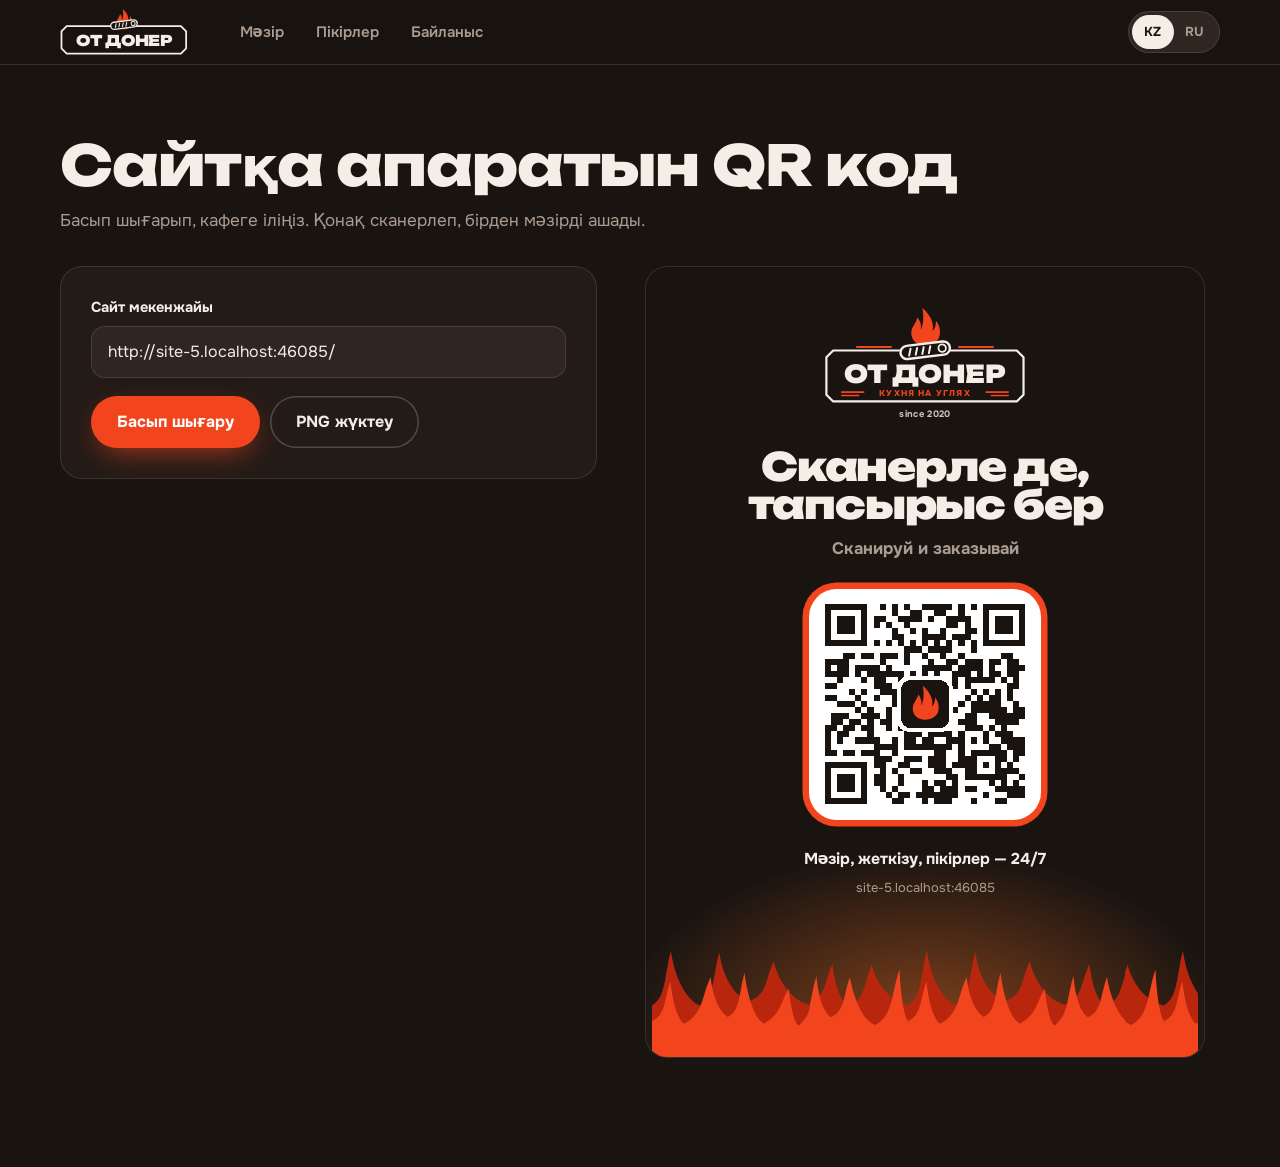
==== qr.html @ 15e509ec "otdoner: онлайн тапсырыс сайты (KZ/RU) - Басты бет: hero, «Неге otdoner?», табты мәзір, корзина, Wha" ====
<!DOCTYPE html>
<html lang="kk">
<head>
  <meta charset="UTF-8">
  <meta name="viewport" content="width=device-width, initial-scale=1, viewport-fit=cover">
  <title>QR код — ОТ ДОНЕР</title>
  <meta name="robots" content="noindex">
  <meta name="theme-color" content="#1a1411">
  <link rel="icon" href="favicon.svg" type="image/svg+xml">
  <link rel="preconnect" href="https://fonts.googleapis.com">
  <link rel="preconnect" href="https://fonts.gstatic.com" crossorigin>
  <link href="https://fonts.googleapis.com/css2?family=Onest:wght@400;500;600;700;800&family=Unbounded:wght@700;800;900&display=swap" rel="stylesheet">
  <link rel="stylesheet" href="css/style.css">
  <style>
    .qr-layout { display: grid; gap: 32px; align-items: start; }
    @media (min-width: 900px) { .qr-layout { grid-template-columns: minmax(0, 1fr) minmax(0, 1.1fr); } }
    .qr-tools { display: grid; gap: 18px; }
    .qr-tools .row { display: flex; flex-wrap: wrap; gap: 10px; }

    .poster {
      position: relative; overflow: hidden;
      width: 100%; max-width: 560px; aspect-ratio: 1 / 1.414; margin-inline: auto;
      background: var(--coal); color: var(--ash);
      border: 1px solid var(--line); border-radius: 22px;
      display: flex; flex-direction: column; align-items: center; text-align: center;
      padding: 7% 8% 0;
      container-type: inline-size;
    }
    .poster::before {
      content: ""; position: absolute; inset: 40% -20% -10%; z-index: 0;
      background: radial-gradient(55% 45% at 50% 80%, rgba(255, 120, 40, .45), transparent 70%);
    }
    .poster > * { position: relative; z-index: 1; }
    .poster__logo { width: 44%; color: var(--ash); }
    .poster__logo svg { width: 100%; height: auto; display: block; }
    .poster__title { font-family: var(--f-display); font-weight: 900; font-size: 8.4cqw; line-height: .98; letter-spacing: -0.03em; margin: 6% 0 0; }
    .poster__ru { font-weight: 700; color: var(--smoke); font-size: 3.6cqw; margin: 2.4% 0 0; }
    .poster__qr { width: 50%; margin-top: 6%; background: #fff; border-radius: 6cqw; padding: 3.4cqw; box-shadow: 0 0 0 1.4cqw var(--ember); }
    .poster__qr svg { display: block; width: 100%; height: auto; }
    .poster__sub { font-weight: 700; font-size: 3.4cqw; margin: 6% 0 0; }
    .poster__url { color: var(--smoke); font-size: 2.8cqw; margin: 1.4% 0 0; word-break: break-all; }
    .poster__flames {
      margin-top: auto; width: calc(100% + 18%); height: 16%;
      background: url("img/flames.svg") repeat-x left bottom / auto 100%;
      border-bottom: 3cqw solid var(--ember);
    }

    @media print {
      @page { size: A4; margin: 0; }
      html, body { background: var(--coal) !important; }
      body > *:not(main), .page-head, .qr-tools { display: none !important; }
      main, .section, .wrap, .qr-layout { padding: 0 !important; margin: 0 !important; max-width: none !important; display: block !important; }
      .poster { max-width: none; width: 210mm; height: 297mm; aspect-ratio: auto; border: 0; border-radius: 0; }
      * { -webkit-print-color-adjust: exact; print-color-adjust: exact; }
    }
  </style>
  <script src="js/config.js" defer></script>
  <script src="js/i18n.js" defer></script>
  <script src="js/ui.js" defer></script>
  <script src="js/vendor/qrcode.js" defer></script>
  <script src="js/qr.js" defer></script>
</head>
<body>

<header class="header">
  <div class="wrap header__row">
    <a class="header__logo" href="index.html" data-logo="compact" aria-label="ОТ ДОНЕР"></a>
    <nav class="nav" aria-label="Menu">
      <a href="index.html#menu" data-i18n="nav.menu">Мәзір</a>
      <a href="reviews.html" data-i18n="nav.reviews">Пікірлер</a>
      <a href="index.html#contacts" data-i18n="nav.contacts">Байланыс</a>
    </nav>
    <div class="header__tools">
      <div class="lang" role="group" data-i18n-aria="lang.label">
        <button type="button" class="lang__btn" data-lang="kz" aria-pressed="true">KZ</button>
        <button type="button" class="lang__btn" data-lang="ru" aria-pressed="false">RU</button>
      </div>
    </div>
  </div>
</header>

<main>
  <section class="page-head">
    <div class="wrap">
      <h1 class="h2" data-i18n="qr.title">Сайтқа апаратын QR код</h1>
      <p class="lead" data-i18n="qr.lead"></p>
    </div>
  </section>

  <section class="section" style="padding-top:0">
    <div class="wrap qr-layout">
      <div class="qr-tools panel">
        <div class="field">
          <label class="field__label" for="qr-url" data-i18n="qr.url">Сайт мекенжайы</label>
          <input class="input" id="qr-url" type="url" inputmode="url" spellcheck="false">
        </div>
        <div class="row">
          <button type="button" class="btn btn--fire" id="qr-print"><span data-i18n="qr.print">Басып шығару</span></button>
          <button type="button" class="btn btn--ghost" id="qr-png"><span data-i18n="qr.download">PNG жүктеу</span></button>
        </div>
      </div>

      <div class="poster" id="poster">
        <div class="poster__logo" data-logo="full"></div>
        <h2 class="poster__title">Сканерле де,<br>тапсырыс бер</h2>
        <p class="poster__ru">Сканируй и заказывай</p>
        <div class="poster__qr" id="qr-box"></div>
        <p class="poster__sub">Мәзір, жеткізу, пікірлер — 24/7</p>
        <p class="poster__url" id="qr-url-text"></p>
        <div class="poster__flames" aria-hidden="true"></div>
      </div>
    </div>
  </section>
</main>

</body>
</html>
---- css/style.css ----
/* ===== otdoner · кухня на углях =====
   Көмір (қара-қоңыр орама) + жалын қызылы. Қаріп: Unbounded (тақырып), Onest (мәтін). */

:root {
  --coal: #1a1411;
  --coal-2: #231b17;
  --coal-3: #2f2521;
  --coal-4: #3b2f2a;
  --line: rgba(245, 238, 231, 0.12);
  --line-2: rgba(245, 238, 231, 0.22);
  --ash: #f5eee7;
  --smoke: #ab9c90;
  --ember: #f2451e;
  --ember-hi: #ff6a3d;
  --ember-deep: #b8260e;
  --glow: #ff9f43;
  --kaspi: #f14635;
  --halyk: #14a05a;
  --ok: #3ecf7a;

  --f-display: "Unbounded", "Arial Black", system-ui, sans-serif;
  --f-body: "Onest", system-ui, -apple-system, "Segoe UI", Roboto, sans-serif;

  --r-sheet: 28px;
  --r-card: 22px;
  --r-field: 14px;
  --gutter: clamp(16px, 4vw, 40px);
  --maxw: 1240px;
  --header-h: 64px;
  --safe-b: env(safe-area-inset-bottom, 0px);
}

*, *::before, *::after { box-sizing: border-box; }

html { -webkit-text-size-adjust: 100%; scroll-behavior: smooth; scroll-padding-top: calc(var(--header-h) + 64px); }
@media (prefers-reduced-motion: reduce) { html { scroll-behavior: auto; } }

body {
  margin: 0;
  background: var(--coal);
  color: var(--ash);
  font-family: var(--f-body);
  font-size: 16px;
  line-height: 1.5;
  -webkit-font-smoothing: antialiased;
  overflow-x: hidden;
}

img { max-width: 100%; display: block; }
button, input, select, textarea { font: inherit; color: inherit; }
button { cursor: pointer; }
a { color: inherit; }

:focus-visible { outline: 3px solid var(--glow); outline-offset: 3px; border-radius: 6px; }

.sr-only {
  position: absolute; width: 1px; height: 1px; padding: 0; margin: -1px;
  overflow: hidden; clip: rect(0 0 0 0); white-space: nowrap; border: 0;
}

.wrap { width: 100%; max-width: var(--maxw); margin-inline: auto; padding-inline: var(--gutter); }

/* ---------- Тақырып ---------- */
.h2 {
  font-family: var(--f-display);
  font-weight: 800;
  font-size: clamp(30px, 5.2vw, 56px);
  line-height: 1.02;
  letter-spacing: -0.02em;
  margin: 0;
}
.lead { color: var(--smoke); font-size: 17px; max-width: 56ch; margin: 14px 0 0; }

/* ---------- Батырмалар ---------- */
.btn {
  display: inline-flex; align-items: center; justify-content: center; gap: 10px;
  min-height: 52px; padding: 0 26px;
  border: 0; border-radius: 999px;
  font-weight: 700; font-size: 16px; text-decoration: none;
  transition: transform .15s ease, background-color .15s ease, box-shadow .15s ease;
  -webkit-tap-highlight-color: transparent;
}
.btn:active { transform: scale(.97); }
.btn svg { width: 20px; height: 20px; flex: none; }
.btn--fire { background: var(--ember); color: #fff; box-shadow: 0 10px 30px -10px rgba(242, 69, 30, .8); }
.btn--fire:hover { background: var(--ember-hi); }
.btn--ghost { background: transparent; color: var(--ash); box-shadow: inset 0 0 0 1.5px var(--line-2); }
.btn--ghost:hover { box-shadow: inset 0 0 0 1.5px var(--ash); }
.btn--wa { background: #25d366; color: #06301a; }
.btn--wa:hover { background: #3ae07a; }
.btn--block { width: 100%; }
.btn[disabled] { opacity: .5; pointer-events: none; }

/* ---------- Header ---------- */
.header {
  position: sticky; top: 0; z-index: 40;
  background: rgba(26, 20, 17, .86);
  -webkit-backdrop-filter: blur(14px) saturate(1.3);
  backdrop-filter: blur(14px) saturate(1.3);
  border-bottom: 1px solid var(--line);
}
.header__row { display: flex; align-items: center; gap: 18px; height: var(--header-h); }
.header__logo { display: block; flex: none; color: var(--ash); }
.header__logo svg { height: 42px; width: auto; display: block; }
.nav { display: none; gap: 4px; margin-left: 20px; }
.nav a {
  text-decoration: none; color: var(--smoke); font-weight: 600; font-size: 15px;
  padding: 8px 14px; border-radius: 999px;
}
.nav a:hover, .nav a[aria-current="page"] { color: var(--ash); background: var(--coal-3); }
.header__tools { margin-left: auto; display: flex; align-items: center; gap: 10px; }

.lang {
  display: inline-flex; padding: 3px; border-radius: 999px;
  background: var(--coal-3); border: 1px solid var(--line);
}
.lang__btn {
  border: 0; background: transparent; color: var(--smoke);
  font-weight: 700; font-size: 13px; letter-spacing: .02em;
  min-width: 42px; height: 34px; border-radius: 999px;
}
.lang__btn[aria-pressed="true"] { background: var(--ash); color: var(--coal); }

.cart-icon {
  position: relative; width: 44px; height: 44px; border-radius: 50%;
  border: 1px solid var(--line); background: var(--coal-3);
  display: inline-grid; place-items: center; color: var(--ash);
}
.cart-icon svg { width: 22px; height: 22px; }
.cart-icon__count {
  position: absolute; top: -4px; right: -4px;
  min-width: 20px; height: 20px; padding: 0 5px; border-radius: 999px;
  background: var(--ember); color: #fff; font-size: 11px; font-weight: 800;
  display: grid; place-items: center;
}
.cart-icon__count[hidden] { display: none; }

@media (min-width: 860px) {
  .nav { display: flex; }
  .header__logo svg { height: 46px; }
}

/* ---------- Hero ---------- */
.hero {
  position: relative;
  overflow: hidden;
  padding-block: clamp(28px, 6vw, 72px) 0;
  isolation: isolate;
}
.hero::before {
  /* көмірдің жылуы: төменнен шыққан сарғыш жарық */
  content: ""; position: absolute; inset: auto -20% -30% -20%; height: 90%; z-index: -1;
  background: radial-gradient(60% 55% at 62% 88%, rgba(255, 120, 40, .42), rgba(242, 69, 30, .12) 45%, transparent 72%);
}
.hero__grid { display: grid; gap: 8px; align-items: center; }
.hero__title {
  font-family: var(--f-display);
  font-weight: 900;
  font-size: clamp(50px, 13.4vw, 132px);
  line-height: .9;
  letter-spacing: -0.035em;
  margin: 0;
  text-transform: none;
}
.hero__title span { display: block; }
.hero__sub { color: #d6c9be; font-size: clamp(16px, 2vw, 19px); max-width: 44ch; margin: 22px 0 0; }
.hero .clock { padding-bottom: 44px; }
.hero__actions { display: flex; flex-wrap: wrap; gap: 12px; margin-top: 28px; }
.hero__actions .btn { flex: 1 1 200px; min-height: 58px; font-size: 17px; padding: 0 30px; }
@media (min-width: 600px) { .hero__actions .btn { flex: 0 0 auto; } }

.hero__visual { position: relative; margin-inline: -8%; }
.hero__visual img {
  width: 100%; height: auto;
  transform: rotate(-7deg);
  filter: drop-shadow(0 40px 40px rgba(0, 0, 0, .55)) drop-shadow(0 0 60px rgba(255, 110, 40, .25));
}

.clock {
  display: flex; align-items: baseline; flex-wrap: wrap; gap: 6px 18px;
  margin-top: 34px;
}
.clock__num {
  font-family: var(--f-display); font-weight: 800;
  font-size: clamp(40px, 9vw, 76px); line-height: 1; letter-spacing: -0.03em;
  color: transparent; -webkit-text-stroke: 1.5px var(--ash);
  white-space: nowrap;
}
.clock__num b { color: var(--ember); -webkit-text-stroke: 0; font-weight: 800; }
.clock__cap { color: var(--smoke); font-size: 14px; max-width: 24ch; line-height: 1.35; }

.hero__flames {
  position: relative; height: 110px; margin-top: -40px; z-index: 1;
  background: url("../img/flames.svg") repeat-x left bottom / auto 100%;
  pointer-events: none;
}
.hero__flames::after {
  content: ""; position: absolute; left: 0; right: 0; bottom: -1px; height: 2px; background: var(--ember);
}
.band { background: var(--ember); color: #fff; }
.band__row {
  display: flex; flex-wrap: wrap; justify-content: space-between; align-items: center; gap: 8px 24px;
  padding-block: 4px 18px;
  font-family: var(--f-display); font-weight: 700; font-size: clamp(13px, 1.8vw, 16px);
}
.band__row a { text-decoration: none; }

.sparks { position: absolute; inset: 0; z-index: 0; pointer-events: none; overflow: hidden; }
.sparks i {
  position: absolute; bottom: 60px; width: 4px; height: 4px; border-radius: 50%;
  background: var(--glow); box-shadow: 0 0 10px 2px rgba(255, 140, 50, .8);
  opacity: 0;
  animation: rise var(--d, 6s) linear var(--delay, 0s) infinite;
}
@keyframes rise {
  0% { transform: translate(0, 0) scale(1); opacity: 0; }
  10% { opacity: .95; }
  100% { transform: translate(var(--x, 20px), -520px) scale(.3); opacity: 0; }
}
@media (prefers-reduced-motion: reduce) { .sparks { display: none; } }

@media (min-width: 900px) {
  .hero__grid {
    grid-template-columns: 1.05fr 1fr;
    grid-template-areas: "title visual" "rest visual" "rest clock";
    grid-template-rows: auto auto 1fr;
    column-gap: 24px; row-gap: 0;
  }
  .hero__title { grid-area: title; align-self: end; font-size: clamp(64px, 7.6vw, 116px); }
  .hero__visual { grid-area: visual; align-self: center; margin: 0 -6% 0 -4%; }
  .hero__rest { grid-area: rest; align-self: start; padding-bottom: 96px; }
  .hero .clock { grid-area: clock; align-self: start; justify-content: flex-end; margin-top: 0; padding-bottom: 0; }
  .clock__cap { text-align: right; }
  .hero__flames { height: 140px; margin-top: -70px; }
}

/* Hero кіріс анимациясы — беттегі жалғыз «сахна» */
@media (prefers-reduced-motion: no-preference) {
  .hero__title span, .hero__sub, .hero__actions, .clock { animation: up .7s cubic-bezier(.2, .8, .2, 1) both; }
  .hero__title span:nth-child(2) { animation-delay: .08s; }
  .hero__sub { animation-delay: .16s; }
  .hero__actions { animation-delay: .24s; }
  .clock { animation-delay: .32s; }
  .hero__visual img { animation: slide .9s cubic-bezier(.2, .8, .2, 1) .1s both; }
}
@keyframes up { from { opacity: 0; transform: translateY(18px); } }
@keyframes slide { from { opacity: 0; transform: translateX(60px) rotate(2deg); } }

/* ---------- Секция ---------- */
.section { padding-block: clamp(56px, 9vw, 110px); }
.section--tight { padding-block-start: clamp(40px, 6vw, 72px); }
.section__head { margin-bottom: clamp(24px, 4vw, 40px); }

/* ---------- Неге otdoner ---------- */
.why { display: grid; gap: 14px; grid-template-columns: 1fr 1fr; }
.why__item {
  --cut: 16px;
  position: relative;
  background: var(--coal-2);
  padding: 22px 18px 20px;
  /* логотиптегі жапсырма пішіні — кесілген бұрыштар */
  clip-path: polygon(var(--cut) 0, calc(100% - var(--cut)) 0, 100% var(--cut), 100% calc(100% - var(--cut)), calc(100% - var(--cut)) 100%, var(--cut) 100%, 0 calc(100% - var(--cut)), 0 var(--cut));
}
.why__item::before {
  content: ""; position: absolute; left: 18px; right: 18px; top: 0; height: 3px; background: var(--ember);
}
.why__icon { width: 44px; height: 44px; color: var(--ember); margin-bottom: 16px; }
.why__t { font-family: var(--f-display); font-weight: 700; font-size: clamp(15px, 1.7vw, 19px); line-height: 1.15; margin: 0 0 8px; }
.why__d { color: var(--smoke); font-size: 14.5px; margin: 0; line-height: 1.45; }
@media (min-width: 980px) {
  .why { grid-template-columns: repeat(4, 1fr); gap: 18px; }
  .why__item { padding: 30px 26px 28px; }
}
@media (max-width: 380px) {
  .why { grid-template-columns: 1fr; }
}

/* ---------- Мәзір ---------- */
.tabs-bar {
  position: sticky; top: var(--header-h); z-index: 30;
  background: rgba(26, 20, 17, .92);
  -webkit-backdrop-filter: blur(12px); backdrop-filter: blur(12px);
  margin-bottom: 26px;
  border-bottom: 1px solid var(--line);
}
.tabs {
  display: flex; gap: 8px; overflow-x: auto; scroll-snap-type: x proximity;
  padding-block: 12px; scrollbar-width: none;
}
.tabs::-webkit-scrollbar { display: none; }
.tab {
  flex: none; scroll-snap-align: start;
  border: 1px solid var(--line-2); background: transparent; color: var(--ash);
  height: 42px; padding: 0 18px; border-radius: 999px;
  font-weight: 700; font-size: 15px; white-space: nowrap;
  transition: background-color .15s ease, border-color .15s ease;
}
.tab:hover { border-color: var(--ash); }
.tab[aria-selected="true"] { background: var(--ember); border-color: var(--ember); color: #fff; }

.grid { display: grid; gap: 18px; grid-template-columns: 1fr; }
@media (min-width: 560px) { .grid { grid-template-columns: repeat(2, 1fr); } }
@media (min-width: 960px) { .grid { grid-template-columns: repeat(3, 1fr); gap: 22px; } }

/* Бір ғана тағамы бар категория (Чикен) — көлденең үлкен карточка */
@media (min-width: 760px) {
  .grid--solo { grid-template-columns: 1fr; max-width: 980px; }
  .grid--solo .card { flex-direction: row; }
  .grid--solo .card__media { flex: 0 0 54%; }
  .grid--solo .card__body { padding: 32px 30px 28px; justify-content: center; }
  .grid--solo .card__name { font-size: 28px; }
  .grid--solo .card__desc { font-size: 16px; }
  .grid--solo .card__foot { margin-top: 0; padding-top: 24px; }
}

.card {
  position: relative;
  display: flex; flex-direction: column;
  background: var(--coal-2);
  border-radius: var(--r-card);
  overflow: hidden;
  border: 1px solid var(--line);
}
.card__media {
  position: relative;
  aspect-ratio: 4 / 3;
  /* тағамның астындағы көмір шоғы */
  background:
    radial-gradient(70% 38% at 50% 84%, rgba(255, 120, 40, .38), rgba(242, 69, 30, .1) 55%, transparent 75%),
    linear-gradient(180deg, var(--coal-3), var(--coal-2));
}
.card__media img {
  position: absolute; inset: 0; width: 100%; height: 100%;
  object-fit: contain;
  filter: drop-shadow(0 18px 18px rgba(0, 0, 0, .45));
}
.card__media--photo img { inset: 6% 5%; width: 90%; height: 88%; filter: drop-shadow(0 14px 22px rgba(0, 0, 0, .5)); }
.card__placeholder {
  position: absolute; inset: 0; display: grid; place-items: center; align-content: center; gap: 10px;
  color: var(--smoke); font-size: 13px; font-weight: 600;
}
.card__placeholder svg { width: 84px; height: auto; color: var(--coal-4); }
.card__body { display: flex; flex-direction: column; flex: 1; padding: 18px 18px 18px; }
.card__name { font-family: var(--f-display); font-weight: 700; font-size: 18px; line-height: 1.2; margin: 0; letter-spacing: -0.01em; }
.card__desc { color: var(--smoke); font-size: 14.5px; line-height: 1.45; margin: 8px 0 0; }
.card__foot { display: flex; align-items: center; justify-content: space-between; gap: 12px; margin-top: auto; padding-top: 18px; }
.card__price { font-family: var(--f-display); font-weight: 800; font-size: 20px; letter-spacing: -0.01em; white-space: nowrap; }

.sizes { display: grid; grid-template-columns: repeat(4, 1fr); gap: 6px; margin-top: 14px; }
.sizes__btn {
  border: 1px solid var(--line-2); background: transparent; color: var(--ash);
  border-radius: 12px; padding: 8px 4px; font-weight: 700; font-size: 14px; line-height: 1.1;
}
.sizes__btn small { display: block; font-weight: 500; font-size: 11px; color: var(--smoke); margin-top: 2px; }
.sizes__btn[aria-pressed="true"] { background: var(--ash); color: var(--coal); border-color: var(--ash); }
.sizes__btn[aria-pressed="true"] small { color: var(--coal-4); }

.add {
  display: inline-flex; align-items: center; gap: 8px;
  height: 46px; padding: 0 18px 0 14px; border: 0; border-radius: 999px;
  background: var(--ember); color: #fff; font-weight: 700; font-size: 15px;
  transition: background-color .15s ease, transform .15s ease;
}
.add:hover { background: var(--ember-hi); }
.add:active { transform: scale(.95); }
.add svg { width: 20px; height: 20px; }

.stepper {
  display: inline-flex; align-items: center; height: 46px; border-radius: 999px;
  background: var(--coal-3); border: 1px solid var(--line-2);
}
.stepper button {
  width: 44px; height: 44px; border: 0; background: transparent; color: var(--ash);
  display: grid; place-items: center; border-radius: 50%;
}
.stepper button:hover { background: var(--coal-4); }
.stepper svg { width: 18px; height: 18px; }
.stepper output { min-width: 26px; text-align: center; font-weight: 800; font-variant-numeric: tabular-nums; }
.stepper--sm { height: 38px; }
.stepper--sm button { width: 36px; height: 36px; }

.pop { animation: pop .35s ease; }
@keyframes pop { 40% { transform: scale(1.12); } }

/* ---------- Қалқымалы корзина ---------- */
.fab {
  position: fixed; left: 50%; bottom: calc(16px + var(--safe-b)); z-index: 45;
  transform: translate(-50%, 0);
  display: flex; align-items: center; gap: 14px;
  width: min(460px, calc(100% - 32px));
  height: 62px; padding: 0 10px 0 22px;
  border: 0; border-radius: 999px;
  background: var(--ember); color: #fff;
  box-shadow: 0 18px 40px -12px rgba(242, 69, 30, .75), 0 0 0 1px rgba(255, 255, 255, .08) inset;
  transition: transform .3s cubic-bezier(.2, .8, .2, 1), opacity .3s ease;
}
.fab[hidden] { display: flex !important; transform: translate(-50%, 140%); opacity: 0; pointer-events: none; }
.fab svg { width: 24px; height: 24px; flex: none; }
.fab__label { font-weight: 800; font-size: 17px; }
.fab__count {
  min-width: 26px; height: 26px; padding: 0 7px; border-radius: 999px;
  background: #fff; color: var(--ember); font-weight: 800; font-size: 13px;
  display: grid; place-items: center;
}
.fab__total {
  margin-left: auto; background: rgba(0, 0, 0, .22); border-radius: 999px;
  height: 44px; padding: 0 18px; display: grid; place-items: center;
  font-family: var(--f-display); font-weight: 700; font-size: 16px; white-space: nowrap;
}
body.has-fab { padding-bottom: 96px; }

/* ---------- Шторка (корзина + тапсырыс) ---------- */
.sheet { position: fixed; inset: 0; z-index: 60; display: none; }
.sheet.is-open { display: block; }
.sheet__overlay { position: absolute; inset: 0; background: rgba(8, 5, 4, .66); animation: fade .25s ease both; }
.sheet__panel {
  position: absolute; left: 0; right: 0; bottom: 0;
  max-height: 92vh; max-height: 92dvh;
  display: flex; flex-direction: column;
  background: var(--coal-2);
  border-radius: var(--r-sheet) var(--r-sheet) 0 0;
  border-top: 1px solid var(--line-2);
  animation: sheet-up .32s cubic-bezier(.2, .8, .2, 1) both;
}
@keyframes fade { from { opacity: 0; } }
@keyframes sheet-up { from { transform: translateY(100%); } }
@media (min-width: 760px) {
  .sheet__panel {
    left: auto; top: 0; width: 460px; max-height: none;
    border-radius: var(--r-sheet) 0 0 var(--r-sheet);
    border-top: 0; border-left: 1px solid var(--line-2);
    animation-name: sheet-in;
  }
  @keyframes sheet-in { from { transform: translateX(100%); } }
}
@media (prefers-reduced-motion: reduce) { .sheet__panel, .sheet__overlay { animation: none; } }

.sheet__head {
  display: flex; align-items: center; gap: 10px;
  padding: 16px 16px 14px 22px; border-bottom: 1px solid var(--line);
}
.sheet__grab { position: absolute; top: 7px; left: 50%; width: 40px; height: 4px; border-radius: 4px; background: var(--line-2); transform: translateX(-50%); }
@media (min-width: 760px) { .sheet__grab { display: none; } }
.sheet__title { font-family: var(--f-display); font-weight: 800; font-size: 22px; margin: 0; }
.sheet__title small { font-family: var(--f-body); color: var(--smoke); font-size: 14px; font-weight: 600; margin-left: 6px; }
.icon-btn {
  width: 42px; height: 42px; border-radius: 50%; border: 1px solid var(--line); background: var(--coal-3);
  color: var(--ash); display: grid; place-items: center; flex: none;
}
.icon-btn svg { width: 20px; height: 20px; }
.sheet__head .icon-btn:last-child { margin-left: auto; }
.sheet__body { flex: 1; overflow-y: auto; padding: 8px 22px 20px; overscroll-behavior: contain; }
.sheet__foot { padding: 14px 22px calc(16px + var(--safe-b)); border-top: 1px solid var(--line); background: var(--coal-2); }

.line { display: grid; grid-template-columns: 72px 1fr; gap: 14px; padding: 14px 0; border-bottom: 1px solid var(--line); }
.line:last-child { border-bottom: 0; }
.line__img {
  width: 72px; height: 54px; border-radius: 12px; background: var(--coal-3); position: relative; overflow: hidden;
}
.line__img img { width: 100%; height: 100%; object-fit: contain; }
.line__name { font-weight: 700; font-size: 15.5px; line-height: 1.25; margin: 0; }
.line__unit { color: var(--smoke); font-size: 13.5px; margin-top: 2px; }
.line__row { display: flex; align-items: center; justify-content: space-between; gap: 10px; margin-top: 10px; }
.line__sum { font-family: var(--f-display); font-weight: 700; font-size: 16px; white-space: nowrap; }
.line__del { border: 0; background: none; color: var(--smoke); font-size: 13px; text-decoration: underline; padding: 6px 0; }
.line__del:hover { color: var(--ember-hi); }

.total { display: flex; justify-content: space-between; align-items: baseline; margin-bottom: 14px; }
.total span { color: var(--smoke); font-weight: 600; }
.total strong { font-family: var(--f-display); font-weight: 800; font-size: 26px; letter-spacing: -0.02em; }

.empty { text-align: center; padding: 48px 12px 24px; color: var(--smoke); }
.empty svg { width: 96px; height: auto; margin: 0 auto 18px; color: var(--coal-4); }
.empty p { margin: 0 0 20px; }

/* ---------- Форма ---------- */
.form { display: grid; gap: 18px; }
.field { display: grid; gap: 8px; }
.field__label { font-weight: 700; font-size: 14.5px; }
.field__label small { color: var(--smoke); font-weight: 500; }
.field__hint { color: var(--smoke); font-size: 13px; margin-top: -2px; }
.input {
  width: 100%; min-height: 52px; padding: 13px 16px;
  background: var(--coal-3); border: 1.5px solid var(--line); border-radius: var(--r-field);
  color: var(--ash); font-size: 16px; outline: none;
  transition: border-color .15s ease, background-color .15s ease;
}
.input::placeholder { color: #85776c; }
.input:focus { border-color: var(--glow); background: var(--coal-4); }
textarea.input { min-height: 96px; resize: vertical; line-height: 1.45; }
select.input {
  appearance: none; -webkit-appearance: none;
  background-image: url("data:image/svg+xml,%3Csvg xmlns='http://www.w3.org/2000/svg' viewBox='0 0 24 24' fill='none' stroke='%23ab9c90' stroke-width='2.2' stroke-linecap='round'%3E%3Cpath d='m6 9 6 6 6-6'/%3E%3C/svg%3E");
  background-repeat: no-repeat; background-position: right 14px center; background-size: 20px;
  padding-right: 44px;
}
select.input option { background: var(--coal-2); color: var(--ash); }
input[type="date"].input, input[type="time"].input { color-scheme: dark; }
.field.is-invalid .input { border-color: var(--ember); }
.field__err { color: var(--ember-hi); font-size: 13.5px; font-weight: 600; display: none; }
.field.is-invalid .field__err { display: block; }
.row2 { display: grid; grid-template-columns: 1fr 1fr; gap: 12px; }

.seg { display: grid; grid-template-columns: 1fr 1fr; gap: 6px; padding: 5px; border-radius: 16px; background: var(--coal-3); border: 1px solid var(--line); }
.seg__btn {
  display: flex; align-items: center; justify-content: center; gap: 8px;
  min-height: 46px; border: 0; border-radius: 12px; background: transparent; color: var(--smoke);
  font-weight: 700; font-size: 15px;
}
.seg__btn svg { width: 20px; height: 20px; }
.seg__btn[aria-pressed="true"] { background: var(--ash); color: var(--coal); }

.bank .seg__btn { gap: 10px; }
.bank__dot { width: 12px; height: 12px; border-radius: 50%; flex: none; }
.bank .seg__btn[data-bank="kaspi"] .bank__dot { background: var(--kaspi); }
.bank .seg__btn[data-bank="halyk"] .bank__dot { background: var(--halyk); }
.bank .seg__btn[data-bank="kaspi"][aria-pressed="true"] { background: var(--kaspi); color: #fff; }
.bank .seg__btn[data-bank="halyk"][aria-pressed="true"] { background: var(--halyk); color: #fff; }
.bank .seg__btn[aria-pressed="true"] .bank__dot { background: #fff; }

.note { color: var(--smoke); font-size: 13px; text-align: center; margin: 10px 0 0; }

.done { text-align: center; padding: 40px 8px 12px; }
.done__icon { width: 76px; height: 76px; border-radius: 50%; background: rgba(37, 211, 102, .14); color: #25d366; display: grid; place-items: center; margin: 0 auto 18px; }
.done__icon svg { width: 38px; height: 38px; }
.done h3 { font-family: var(--f-display); font-size: 22px; margin: 0 0 8px; }
.done p { color: var(--smoke); margin: 0 auto 22px; max-width: 34ch; }
.done .btn + .btn { margin-top: 10px; }

/* ---------- Пікірлер ---------- */
.reviews-grid { display: grid; gap: clamp(28px, 5vw, 56px); }
@media (min-width: 960px) { .reviews-grid { grid-template-columns: minmax(0, 5fr) minmax(0, 6fr); align-items: start; } }

.panel { background: var(--coal-2); border: 1px solid var(--line); border-radius: var(--r-card); padding: clamp(20px, 3vw, 30px); }

.photo-btns { display: grid; grid-template-columns: 1fr 1fr; gap: 10px; }
.photo-btn {
  position: relative; display: flex; align-items: center; justify-content: center; gap: 8px;
  min-height: 50px; border-radius: var(--r-field); border: 1.5px dashed var(--line-2);
  color: var(--ash); font-weight: 700; font-size: 15px; cursor: pointer;
}
.photo-btn:hover { border-color: var(--ash); }
.photo-btn:focus-within { outline: 3px solid var(--glow); outline-offset: 2px; }
.photo-btn svg { width: 20px; height: 20px; color: var(--ember); }
.photo-btn input { position: absolute; inset: 0; opacity: 0; cursor: pointer; width: 100%; }
.thumbs { display: flex; flex-wrap: wrap; gap: 10px; }
.thumbs:empty { display: none; }
.thumb { position: relative; width: 84px; height: 84px; border-radius: 14px; overflow: hidden; background: var(--coal-3); }
.thumb img { width: 100%; height: 100%; object-fit: cover; }
.thumb button {
  position: absolute; top: 4px; right: 4px; width: 26px; height: 26px; border-radius: 50%;
  border: 0; background: rgba(0, 0, 0, .7); color: #fff; display: grid; place-items: center;
}
.thumb button svg { width: 14px; height: 14px; }

.msg { border-radius: var(--r-field); padding: 12px 14px; font-weight: 600; font-size: 14.5px; }
.msg--ok { background: rgba(62, 207, 122, .12); color: var(--ok); }
.msg--err { background: rgba(242, 69, 30, .14); color: var(--ember-hi); }

.rev-list { display: grid; gap: 14px; }
.rev-list--masonry { display: block; columns: 1; column-gap: 16px; }
.rev-list--masonry .rev { break-inside: avoid; margin-bottom: 16px; }
@media (min-width: 640px) { .rev-list--masonry { columns: 2; } }
@media (min-width: 1020px) { .rev-list--masonry { columns: 3; } }

.rev { background: var(--coal-2); border: 1px solid var(--line); border-radius: var(--r-card); padding: 18px 18px 16px; }
.rev__head { display: flex; align-items: center; gap: 12px; margin-bottom: 10px; }
.rev__avatar {
  width: 40px; height: 40px; border-radius: 50%; flex: none;
  display: grid; place-items: center; background: var(--coal-4); color: var(--glow);
  font-family: var(--f-display); font-weight: 800; font-size: 16px;
}
.rev__name { font-weight: 700; margin: 0; line-height: 1.2; overflow-wrap: anywhere; }
.rev__date { color: var(--smoke); font-size: 13px; }
.rev__text { margin: 0; white-space: pre-line; overflow-wrap: anywhere; }
.rev__photos { display: grid; grid-template-columns: repeat(3, 1fr); gap: 6px; margin-top: 12px; }
.rev__photos button { padding: 0; border: 0; background: var(--coal-3); border-radius: 12px; overflow: hidden; aspect-ratio: 1; }
.rev__photos img { width: 100%; height: 100%; object-fit: cover; }
.rev__photos--1 { grid-template-columns: 1fr; }
.rev__photos--1 button { aspect-ratio: auto; }
.rev__photos--1 img { height: auto; max-height: 380px; object-fit: contain; }

.rev-side__head { display: flex; flex-wrap: wrap; align-items: baseline; justify-content: space-between; gap: 6px 12px; margin-bottom: 16px; }
.rev-side__head .link { white-space: nowrap; }
.rev-side__head h3 { font-family: var(--f-display); font-size: 20px; margin: 0; }
.link { color: var(--glow); font-weight: 700; text-decoration: none; }
.link:hover { text-decoration: underline; }
.state { color: var(--smoke); padding: 26px 0; }

.skeleton { height: 130px; border-radius: var(--r-card); background: linear-gradient(90deg, var(--coal-2), var(--coal-3), var(--coal-2)); background-size: 200% 100%; animation: shimmer 1.4s linear infinite; }
@keyframes shimmer { to { background-position: -200% 0; } }

.lightbox { position: fixed; inset: 0; z-index: 80; background: rgba(6, 4, 3, .94); display: none; place-items: center; padding: 16px; }
.lightbox.is-open { display: grid; }
.lightbox img { max-width: 100%; max-height: 88vh; border-radius: 14px; }
.lightbox .icon-btn { position: absolute; top: 16px; right: 16px; }

/* ---------- Байланыс ---------- */
.branches { display: grid; gap: 14px; grid-template-columns: 1fr; }
@media (min-width: 620px) { .branches { grid-template-columns: repeat(2, 1fr); } }
@media (min-width: 1080px) { .branches { grid-template-columns: repeat(4, 1fr); } }
.branch {
  display: flex; flex-direction: column; gap: 10px;
  background: var(--coal-2); border: 1px solid var(--line); border-radius: var(--r-card); padding: 20px;
}
.branch__name { font-family: var(--f-display); font-weight: 700; font-size: 18px; margin: 0; }
.branch__addr { color: #d6c9be; margin: 0; }
.branch__hours { display: flex; align-items: flex-start; gap: 8px; color: var(--smoke); font-size: 14.5px; margin: 0; }
.branch__hours svg { width: 18px; height: 18px; flex: none; margin-top: 2px; }
.status { display: inline-flex; align-items: center; gap: 7px; font-size: 13px; font-weight: 700; }
.status::before { content: ""; width: 8px; height: 8px; border-radius: 50%; background: currentColor; }
.status--open { color: var(--ok); }
.status--closed { color: var(--smoke); }
.branch .btn { margin-top: auto; min-height: 46px; font-size: 15px; }
.branch__foot { margin-top: auto; padding-top: 6px; }

.contact-cta { display: grid; gap: 12px; margin-top: 22px; }
@media (min-width: 620px) { .contact-cta { grid-template-columns: auto auto; justify-content: start; } }
.btn--ig { background: linear-gradient(90deg, #f58529, #dd2a7b 55%, #8134af); color: #fff; }

/* ---------- Footer ---------- */
.footer { border-top: 1px solid var(--line); padding-block: 40px 30px; color: var(--smoke); }
.footer__row { display: flex; flex-wrap: wrap; align-items: center; justify-content: space-between; gap: 18px; }
.footer__logo svg { height: 74px; width: auto; color: var(--ash); }
.footer__links { display: flex; flex-wrap: wrap; gap: 6px 20px; }
.footer__links a { text-decoration: none; font-weight: 600; }
.footer__links a:hover { color: var(--ash); }
.footer small { display: block; margin-top: 18px; font-size: 13px; }

/* ---------- Ішкі беттер ---------- */
.page-head { padding-block: clamp(36px, 6vw, 72px) clamp(20px, 3vw, 32px); }
.page-head__row { display: flex; flex-wrap: wrap; align-items: flex-end; justify-content: space-between; gap: 18px; }
.more { display: flex; justify-content: center; margin-top: 24px; }
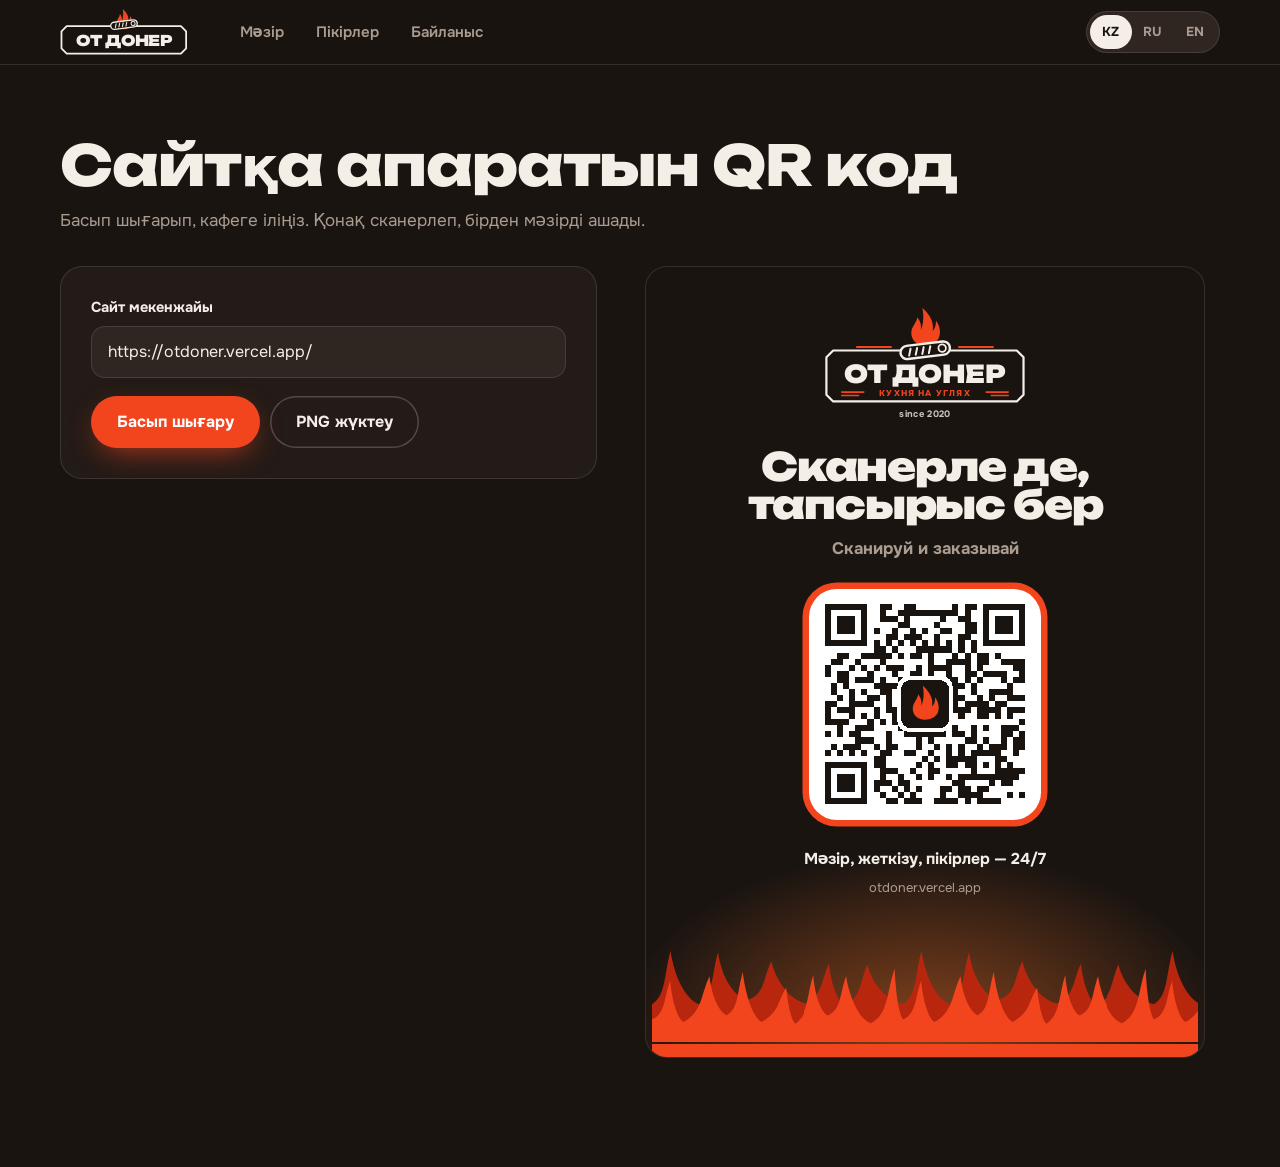
==== commit 9b2767e6: "EN тілі, жеткізу бағалары, тегін жеткізу, жаңалықтар, қолма-қол төлем - Ағылшын тілі (KZ/RU/EN); EN " ====
--- a/qr.html
+++ b/qr.html
@@ -74,6 +74,7 @@
       <div class="lang" role="group" data-i18n-aria="lang.label">
         <button type="button" class="lang__btn" data-lang="kz" aria-pressed="true">KZ</button>
         <button type="button" class="lang__btn" data-lang="ru" aria-pressed="false">RU</button>
+        <button type="button" class="lang__btn" data-lang="en" aria-pressed="false">EN</button>
       </div>
     </div>
   </div>
--- a/css/style.css
+++ b/css/style.css
@@ -169,12 +169,34 @@
 .hero__actions .btn { flex: 1 1 200px; min-height: 58px; font-size: 17px; padding: 0 30px; }
 @media (min-width: 600px) { .hero__actions .btn { flex: 0 0 auto; } }
 
-.hero__visual { position: relative; margin-inline: -8%; }
-.hero__visual img {
-  width: 100%; height: auto;
-  transform: rotate(-7deg);
-  filter: drop-shadow(0 40px 40px rgba(0, 0, 0, .55)) drop-shadow(0 0 60px rgba(255, 110, 40, .25));
-}
+/* ---- Үлкен «тірі» логотип ---- */
+.hero__visual { position: relative; order: -1; margin: 4px auto 18px; width: min(92%, 440px); perspective: 900px; }
+.hero__logo { color: var(--ash); transform-style: preserve-3d; transition: transform .25s ease-out; will-change: transform; }
+.hero-logo { display: block; width: 100%; height: auto; overflow: visible; filter: drop-shadow(0 26px 30px rgba(0, 0, 0, .5)); }
+.hl-flame { transform-box: fill-box; transform-origin: 50% 100%; }
+.hl-heat { transform-box: fill-box; transform-origin: 50% 100%; }
+
+@media (prefers-reduced-motion: no-preference) {
+  .hl-heat { animation: heat 3.2s ease-in-out infinite; }
+  /* кіріс: жапсырма сызылады, жалын тұтанады, жазу шығады, сосын жалын үздіксіз жыпылықтайды */
+  .hl-badge { stroke-dasharray: 1; stroke-dashoffset: 1; animation: draw 1.1s cubic-bezier(.6, 0, .2, 1) .15s forwards; }
+  .hero-logo .hl-flame { opacity: 0; animation-name: ignite, var(--flick); animation-duration: .7s, var(--flick-d); animation-delay: .9s, 1.6s; animation-fill-mode: forwards, none; animation-iteration-count: 1, infinite; animation-timing-function: cubic-bezier(.2, .9, .3, 1.3), ease-in-out; }
+  .hl-flame--back { --flick: flicker-a; --flick-d: 2.6s; }
+  .hl-flame--mid  { --flick: flicker-b; --flick-d: 1.9s; }
+  .hl-flame--core { --flick: flicker-c; --flick-d: 1.3s; }
+  .hl-roll, .hl-name, .hl-tag, .hl-since, .hl-dash { opacity: 0; animation: fade-in .6s ease forwards; }
+  .hl-roll { animation-delay: .8s; }
+  .hl-name { animation-delay: .5s; }
+  .hl-tag, .hl-dash { animation-delay: 1s; }
+  .hl-since { animation-delay: 1.2s; }
+}
+@keyframes draw { to { stroke-dashoffset: 0; } }
+@keyframes ignite { 0% { opacity: 0; transform: scale(.2, .1); } 100% { opacity: 1; transform: none; } }
+@keyframes fade-in { to { opacity: 1; } }
+@keyframes flicker-a { 0%, 100% { opacity: 1; transform: scale(1, 1) skewX(0); } 30% { opacity: 1; transform: scale(1.03, .94) skewX(-3deg); } 65% { opacity: 1; transform: scale(.97, 1.05) skewX(2deg); } }
+@keyframes flicker-b { 0%, 100% { opacity: 1; transform: scale(1, 1) skewX(0); } 40% { opacity: 1; transform: scale(.96, 1.07) skewX(3deg); } 75% { opacity: 1; transform: scale(1.04, .95) skewX(-2deg); } }
+@keyframes flicker-c { 0%, 100% { opacity: 1; transform: scale(1, 1); } 50% { opacity: 1; transform: scale(.9, 1.12) skewX(-4deg); } }
+@keyframes heat { 0%, 100% { opacity: .85; transform: scale(1); } 50% { opacity: 1; transform: scale(1.08); } }
 
 .clock {
   display: flex; align-items: baseline; flex-wrap: wrap; gap: 6px 18px;
@@ -195,7 +217,7 @@
   pointer-events: none;
 }
 .hero__flames::after {
-  content: ""; position: absolute; left: 0; right: 0; bottom: -1px; height: 2px; background: var(--ember);
+  content: ""; position: absolute; left: 0; right: 0; bottom: -1px; height: 5px; background: var(--ember);
 }
 .band { background: var(--ember); color: #fff; }
 .band__row {
@@ -227,9 +249,9 @@
     column-gap: 24px; row-gap: 0;
   }
   .hero__title { grid-area: title; align-self: end; font-size: clamp(64px, 7.6vw, 116px); }
-  .hero__visual { grid-area: visual; align-self: center; margin: 0 -6% 0 -4%; }
+  .hero__visual { grid-area: visual; align-self: center; justify-self: center; width: min(100%, 500px); margin: 0 0 18px; }
   .hero__rest { grid-area: rest; align-self: start; padding-bottom: 96px; }
-  .hero .clock { grid-area: clock; align-self: start; justify-content: flex-end; margin-top: 0; padding-bottom: 0; }
+  .hero .clock { grid-area: clock; align-self: start; justify-content: flex-end; margin-top: 0; padding-bottom: 96px; }
   .clock__cap { text-align: right; }
   .hero__flames { height: 140px; margin-top: -70px; }
 }
@@ -241,10 +263,8 @@
   .hero__sub { animation-delay: .16s; }
   .hero__actions { animation-delay: .24s; }
   .clock { animation-delay: .32s; }
-  .hero__visual img { animation: slide .9s cubic-bezier(.2, .8, .2, 1) .1s both; }
 }
 @keyframes up { from { opacity: 0; transform: translateY(18px); } }
-@keyframes slide { from { opacity: 0; transform: translateX(60px) rotate(2deg); } }
 
 /* ---------- Секция ---------- */
 .section { padding-block: clamp(56px, 9vw, 110px); }
@@ -335,11 +355,9 @@
   filter: drop-shadow(0 18px 18px rgba(0, 0, 0, .45));
 }
 .card__media--photo img { inset: 6% 5%; width: 90%; height: 88%; filter: drop-shadow(0 14px 22px rgba(0, 0, 0, .5)); }
-.card__placeholder {
-  position: absolute; inset: 0; display: grid; place-items: center; align-content: center; gap: 10px;
-  color: var(--smoke); font-size: 13px; font-weight: 600;
-}
-.card__placeholder svg { width: 84px; height: auto; color: var(--coal-4); }
+/* Фотосы жоқ тағам: көмір шоғындағы брендтік жалын белгісі */
+.card__media--empty { display: grid; place-items: center; }
+.card__media--empty svg { width: 34%; max-width: 150px; height: auto; color: var(--ember); filter: drop-shadow(0 0 26px rgba(255, 110, 40, .5)); }
 .card__body { display: flex; flex-direction: column; flex: 1; padding: 18px 18px 18px; }
 .card__name { font-family: var(--f-display); font-weight: 700; font-size: 18px; line-height: 1.2; margin: 0; letter-spacing: -0.01em; }
 .card__desc { color: var(--smoke); font-size: 14.5px; line-height: 1.45; margin: 8px 0 0; }
@@ -352,6 +370,13 @@
   border-radius: 12px; padding: 8px 4px; font-weight: 700; font-size: 14px; line-height: 1.1;
 }
 .sizes__btn small { display: block; font-weight: 500; font-size: 11px; color: var(--smoke); margin-top: 2px; }
+.flavors { display: flex; flex-wrap: wrap; gap: 6px; margin-top: 14px; }
+.flavors + .sizes { margin-top: 8px; }
+.flavors__btn {
+  border: 1px solid var(--line-2); background: transparent; color: var(--ash);
+  border-radius: 999px; padding: 7px 13px; font-weight: 600; font-size: 13.5px;
+}
+.flavors__btn[aria-pressed="true"] { background: var(--coal-4); border-color: var(--glow); color: var(--glow); }
 .sizes__btn[aria-pressed="true"] { background: var(--ash); color: var(--coal); border-color: var(--ash); }
 .sizes__btn[aria-pressed="true"] small { color: var(--coal-4); }
 
@@ -631,3 +656,209 @@
 .page-head { padding-block: clamp(36px, 6vw, 72px) clamp(20px, 3vw, 32px); }
 .page-head__row { display: flex; flex-wrap: wrap; align-items: flex-end; justify-content: space-between; gap: 18px; }
 .more { display: flex; justify-content: center; margin-top: 24px; }
+
+/* ---------- Стоп-лист ---------- */
+.card--stopped .card__media img { filter: grayscale(.85) brightness(.6); }
+.card--stopped .card__media { background: linear-gradient(180deg, var(--coal-3), var(--coal-2)); }
+.card--stopped .card__name, .card--stopped .card__price { color: var(--smoke); }
+.card--stopped .sizes, .card--stopped .flavors { opacity: .45; pointer-events: none; }
+.card__stop {
+  position: absolute; top: 14px; left: 14px; z-index: 1;
+  background: var(--coal); color: var(--ash);
+  border: 1px solid var(--line-2); border-radius: 999px;
+  padding: 7px 14px; font-size: 12.5px; font-weight: 800; letter-spacing: .02em;
+}
+.stop-tag { color: var(--smoke); font-size: 14px; font-weight: 700; }
+
+#toast {
+  position: fixed; left: 50%; bottom: calc(92px + var(--safe-b)); z-index: 70;
+  width: min(440px, calc(100% - 32px));
+  transform: translate(-50%, 20px);
+  background: var(--coal-3); color: var(--ash);
+  border: 1px solid var(--line-2); border-radius: 16px;
+  padding: 14px 18px; font-size: 14.5px; font-weight: 600; line-height: 1.35;
+  box-shadow: 0 20px 40px -16px rgba(0, 0, 0, .8);
+  opacity: 0; pointer-events: none; transition: opacity .25s ease, transform .25s ease;
+}
+#toast.is-on { opacity: 1; transform: translate(-50%, 0); }
+
+/* ---------- 24/7 филиалдар (hero) ---------- */
+.clock__info { display: grid; gap: 6px; }
+.clock__places { display: grid; gap: 4px; }
+.clock__place {
+  display: inline-flex; align-items: center; gap: 6px;
+  color: var(--ash); font-size: 14.5px; font-weight: 600; text-decoration: none;
+}
+.clock__place svg { width: 16px; height: 16px; color: var(--ember); flex: none; }
+.clock__place:hover span { text-decoration: underline; }
+@media (min-width: 900px) {
+  .clock__info { justify-items: end; text-align: right; }
+}
+
+/* ---------- Акция баннерлері ---------- */
+.promos { display: grid; gap: 14px; margin-bottom: 18px; }
+@media (min-width: 900px) {
+  .promos { grid-template-columns: 1.35fr 1fr; grid-template-rows: 1fr 1fr; gap: 18px; margin-bottom: 22px; }
+  .promo--new { grid-row: span 2; }
+}
+.promo {
+  position: relative; overflow: hidden; isolation: isolate;
+  display: flex; align-items: flex-end; min-height: 200px;
+  padding: 22px; border-radius: var(--r-card);
+  background: var(--coal-2); border: 1px solid var(--line);
+  color: var(--ash); text-decoration: none;
+  transition: border-color .2s ease, transform .2s ease;
+}
+.promo:hover { border-color: var(--line-2); }
+.promo:active { transform: scale(.99); }
+.promo::before {
+  content: ""; position: absolute; inset: 0; z-index: -1;
+  background: radial-gradient(60% 70% at 85% 80%, rgba(255, 120, 40, .32), transparent 70%);
+}
+.promo--free { background: linear-gradient(135deg, #3a130a, var(--coal-2) 70%); }
+.promo--free::before { background: radial-gradient(60% 70% at 88% 70%, rgba(242, 69, 30, .45), transparent 72%); }
+.promo__text { position: relative; z-index: 2; max-width: 62%; }
+.promo--new .promo__text { max-width: 56%; }
+.promo__tag {
+  display: inline-block; margin-bottom: 10px;
+  background: var(--ember); color: #fff; border-radius: 999px;
+  padding: 5px 12px; font-size: 12.5px; font-weight: 800;
+}
+.promo__title { font-family: var(--f-display); font-weight: 800; font-size: clamp(19px, 2.4vw, 26px); line-height: 1.1; margin: 0; letter-spacing: -0.01em; }
+.promo--new .promo__title { font-size: clamp(24px, 3.4vw, 40px); }
+.promo__desc { color: #d6c9be; font-size: 14.5px; margin: 8px 0 0; line-height: 1.4; }
+.promo__cta { display: inline-block; margin-top: 14px; color: var(--glow); font-weight: 800; font-size: 14.5px; }
+.promo__imgs { position: absolute; right: -4%; bottom: 0; top: 0; width: 52%; z-index: 1; pointer-events: none; }
+.promo__imgs img {
+  position: absolute; width: 90%; height: auto; right: 0; bottom: 6%;
+  filter: drop-shadow(0 16px 18px rgba(0, 0, 0, .55));
+}
+.promo__imgs img:nth-child(2) { width: 62%; right: 30%; bottom: 30%; z-index: -1; }
+.promo__imgs--trio { width: 58%; }
+.promo__imgs--trio img { width: 72%; }
+.promo__imgs--trio img:nth-child(1) { right: 22%; bottom: 44%; transform: rotate(-8deg); }
+.promo__imgs--trio img:nth-child(2) { width: 64%; right: -2%; bottom: 18%; transform: rotate(10deg); z-index: 1; }
+.promo__imgs--trio img:nth-child(3) { width: 58%; right: 34%; bottom: 2%; transform: rotate(-4deg); }
+@media (min-width: 900px) {
+  .promo--new { min-height: 420px; padding: 30px; }
+  .promo--new .promo__imgs { width: 60%; }
+}
+
+/* ---------- Мәзірдегі «Жаңа» белгісі ---------- */
+.card__new {
+  position: absolute; top: 14px; left: 14px; z-index: 1;
+  background: var(--ember); color: #fff; border-radius: 999px;
+  padding: 7px 14px; font-size: 12.5px; font-weight: 800;
+  box-shadow: 0 8px 20px -8px rgba(242, 69, 30, .9);
+}
+
+/* ---------- Тегін жеткізу шкаласы ---------- */
+.freebar {
+  margin: 10px 0 6px; padding: 14px 16px; border-radius: 16px;
+  background: var(--coal-3); border: 1px solid var(--line);
+}
+.freebar__text { display: flex; align-items: center; gap: 10px; font-size: 14.5px; font-weight: 600; }
+.freebar__text svg { width: 22px; height: 22px; color: var(--glow); flex: none; }
+.freebar__text b { color: var(--ash); }
+.freebar__track { height: 8px; border-radius: 999px; background: var(--coal); margin-top: 10px; overflow: hidden; }
+.freebar__track span {
+  display: block; height: 100%; border-radius: inherit;
+  background: linear-gradient(90deg, var(--ember-deep), var(--ember), var(--glow));
+  transition: width .5s cubic-bezier(.2, .8, .2, 1);
+}
+.freebar__note { color: var(--smoke); font-size: 12.5px; margin: 8px 0 0; }
+.freebar.is-done { background: rgba(62, 207, 122, .1); border-color: rgba(62, 207, 122, .35); }
+.freebar.is-done .freebar__text svg { color: var(--ok); }
+.freebar.is-done .freebar__text b { color: var(--ok); }
+.freebar.is-done .freebar__track span { background: var(--ok); }
+
+/* ---------- Қоса алыңыз (upsell) ---------- */
+.upsell { margin-top: 12px; padding-top: 14px; border-top: 1px solid var(--line); }
+.upsell__title { font-weight: 700; font-size: 14.5px; margin: 0 0 10px; }
+.upsell__row { display: grid; grid-template-columns: repeat(4, minmax(0, 1fr)); gap: 8px; }
+.upsell__item {
+  display: flex; flex-direction: column; align-items: center; gap: 4px; text-align: center;
+  padding: 8px 6px 10px; border-radius: 14px; border: 1px solid var(--line);
+  background: var(--coal-3); color: var(--ash); min-width: 0;
+  transition: border-color .15s ease, transform .15s ease;
+}
+.upsell__item:hover { border-color: var(--glow); }
+.upsell__item:active { transform: scale(.96); }
+.upsell__img { width: 100%; aspect-ratio: 4 / 3; }
+.upsell__img img { width: 100%; height: 100%; object-fit: contain; }
+.upsell__name { font-size: 12px; font-weight: 600; line-height: 1.2; overflow: hidden; display: -webkit-box; -webkit-line-clamp: 2; -webkit-box-orient: vertical; }
+.upsell__price { display: inline-flex; align-items: center; gap: 2px; font-size: 12.5px; font-weight: 800; color: var(--glow); white-space: nowrap; }
+.upsell__price svg { width: 13px; height: 13px; }
+
+/* ---------- Сомалар ---------- */
+.sum { display: grid; gap: 4px; margin-bottom: 8px; font-size: 14.5px; color: var(--smoke); }
+.sum__row { display: flex; justify-content: space-between; gap: 12px; }
+.sum__row span:last-child { color: var(--ash); font-weight: 600; text-align: right; }
+.sum__row .is-free { color: var(--ok); font-weight: 800; }
+
+.seg--3 { grid-template-columns: repeat(3, 1fr); }
+.seg--3 .seg__btn { font-size: 14px; gap: 7px; padding: 0 4px; }
+.bank .seg__btn[data-pay="kaspi"] .bank__dot { background: var(--kaspi); }
+.bank .seg__btn[data-pay="halyk"] .bank__dot { background: var(--halyk); }
+.bank .seg__btn[data-pay="cash"] .bank__dot { background: var(--glow); }
+.bank .seg__btn[data-pay="kaspi"][aria-pressed="true"] { background: var(--kaspi); color: #fff; }
+.bank .seg__btn[data-pay="halyk"][aria-pressed="true"] { background: var(--halyk); color: #fff; }
+.bank .seg__btn[data-pay="cash"][aria-pressed="true"] { background: var(--glow); color: var(--coal); }
+.bank .seg__btn[data-pay="cash"][aria-pressed="true"] .bank__dot { background: var(--coal); }
+
+/* ---------- «Жеткізу тегін» — 3D қорап ---------- */
+.party {
+  position: fixed; inset: 0; z-index: 90;
+  display: grid; place-content: center; justify-items: center; text-align: center;
+  padding: 24px; cursor: pointer;
+  background: radial-gradient(circle at 50% 45%, rgba(26, 20, 17, .72), rgba(8, 5, 4, .92) 70%);
+  animation: fade .25s ease both;
+  transition: opacity .35s ease;
+}
+.party.is-out { opacity: 0; }
+.party__stage { position: relative; width: 150px; height: 150px; perspective: 700px; margin-bottom: 26px; }
+.cube {
+  position: absolute; inset: 15px; transform-style: preserve-3d;
+  animation: cube-in 1.1s cubic-bezier(.2, .9, .3, 1.25) both, cube-spin 2.6s linear 1.1s infinite;
+}
+.cube__face {
+  position: absolute; inset: 0; display: grid; place-items: center;
+  border-radius: 14px; border: 2px solid rgba(255, 255, 255, .25);
+  background: linear-gradient(145deg, var(--ember-hi), var(--ember) 55%, var(--ember-deep));
+  color: #fff; box-shadow: inset 0 0 30px rgba(0, 0, 0, .25);
+}
+.cube__face b { font-family: var(--f-display); font-weight: 900; font-size: 28px; letter-spacing: -0.02em; }
+.cube__face svg { width: 52px; height: 52px; }
+.cube__face--front  { transform: translateZ(60px); }
+.cube__face--back   { transform: rotateY(180deg) translateZ(60px); }
+.cube__face--right  { transform: rotateY(90deg) translateZ(60px); }
+.cube__face--left   { transform: rotateY(-90deg) translateZ(60px); }
+.cube__face--top    { transform: rotateX(90deg) translateZ(60px); background: linear-gradient(145deg, var(--glow), var(--ember)); }
+.cube__face--bottom { transform: rotateX(-90deg) translateZ(60px); background: var(--ember-deep); }
+/* opacity мұнда жоқ: Chrome opacity анимацияланған элементте 3D-ні жалпақ етеді */
+@keyframes cube-in {
+  0% { transform: translateY(-220px) rotateX(-220deg) rotateY(-300deg) scale(.15); }
+  100% { transform: rotateX(-20deg) rotateY(32deg) scale(1); }
+}
+@keyframes cube-spin {
+  from { transform: rotateX(-20deg) rotateY(32deg); }
+  to { transform: rotateX(-20deg) rotateY(392deg); }
+}
+.party__sparks { position: absolute; left: 50%; top: 50%; transform-style: preserve-3d; }
+.party__sparks i {
+  position: absolute; width: 8px; height: 8px; margin: -4px; border-radius: 50%;
+  background: var(--glow); box-shadow: 0 0 12px 3px rgba(255, 140, 50, .85);
+  opacity: 0; animation: burst var(--d, .9s) cubic-bezier(.1, .7, .3, 1) .75s forwards;
+}
+.party__sparks i:nth-child(3n) { background: #fff; }
+.party__sparks i:nth-child(4n) { background: var(--ember); width: 6px; height: 6px; }
+@keyframes burst {
+  0% { transform: translate3d(0, 0, 0) scale(1.4); opacity: 1; }
+  100% { transform: translate3d(var(--dx), var(--dy), var(--dz)) scale(.2); opacity: 0; }
+}
+.party__title {
+  font-family: var(--f-display); font-weight: 900; font-size: clamp(30px, 8vw, 52px);
+  line-height: 1; margin: 0; color: var(--ash); letter-spacing: -0.02em;
+  animation: up .6s cubic-bezier(.2, .8, .2, 1) .5s both;
+}
+.party__sub { color: #d6c9be; max-width: 30ch; margin: 12px auto 0; animation: up .6s cubic-bezier(.2, .8, .2, 1) .65s both; }
